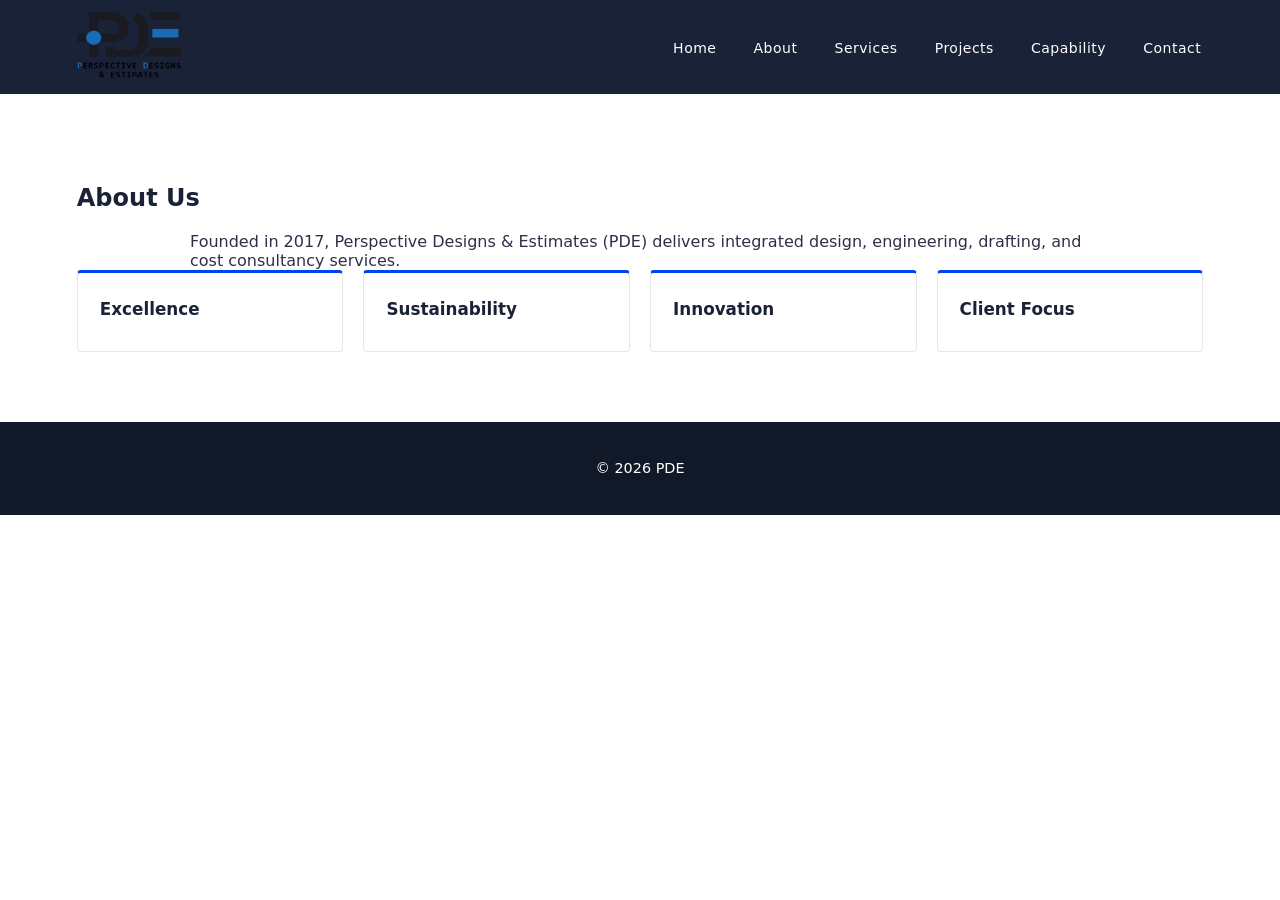
==== about.html @ bc28488f "Add files via upload" ====
<!DOCTYPE html>
<html lang="en">
<head>
<meta charset="UTF-8">
<title>About PDE</title>
<link rel="stylesheet" href="styles.css">
</head>

<body>

<header>
<img src="logo.png" class="logo">
<nav>
<a href="index.html">Home</a>
<a href="about.html">About</a>
<a href="services.html">Services</a>
<a href="projects.html">Projects</a>
<a href="capability.html">Capability</a>
<a href="contact.html">Contact</a>
</nav>
</header>

<section class="section">
<h1>About Us</h1>

<p style="max-width:900px; margin:auto;">
Founded in 2017, Perspective Designs & Estimates (PDE) delivers integrated design,
engineering, drafting, and cost consultancy services.
</p>

<div class="grid">
<div class="card"><h3>Excellence</h3></div>
<div class="card"><h3>Sustainability</h3></div>
<div class="card"><h3>Innovation</h3></div>
<div class="card"><h3>Client Focus</h3></div>
</div>

</section>

<footer>
<p>© 2026 PDE</p>
</footer>

</body>
</html>
---- styles.css ----
:root {
    --dark: #1a2238;
    --accent: #0044ED;
    --accent-soft: #e8efff;
    --gray: #f5f7fa;
    --text: #2c3147;
    --muted: #6b7280;
    --border: #e5e7eb;
}

* { box-sizing: border-box; }

body {
    margin: 0;
    font-family: 'Segoe UI', system-ui, -apple-system, sans-serif;
    color: var(--text);
    background: #fff;
}

h1, h2, h3 { color: var(--dark); }

/* HEADER */
header {
    background: var(--dark);
    padding: 12px 6%;
    display: flex;
    justify-content: space-between;
    align-items: center;
}

.logo {
    height: 70px;
}

nav a {
    color: #fff;
    margin-left: 28px;
    text-decoration: none;
    font-size: 14px;
    letter-spacing: 0.5px;
    padding: 6px 2px;
    border-bottom: 2px solid transparent;
    transition: border-color 0.2s;
}

nav a:hover,
nav a.active {
    border-bottom-color: var(--accent);
}

/* HERO SPLIT */
.hero-split {
    display: grid;
    grid-template-columns: 1fr 1fr;
    gap: 40px;
    align-items: center;
    padding: 60px 6%;
    background: #fff;
}

.hero-text h1 {
    font-size: 2.6rem;
    line-height: 1.15;
    margin: 0 0 18px;
    font-weight: 700;
}

.hero-text .accent { color: var(--accent); }

.hero-text p {
    color: var(--muted);
    font-size: 1.05rem;
    margin: 0 0 28px;
    max-width: 520px;
}

.hero-image img {
    width: 100%;
    height: 360px;
    object-fit: cover;
    border-radius: 6px;
    display: block;
}

/* STATS */
.stats {
    display: grid;
    grid-template-columns: repeat(3, 1fr);
    gap: 30px;
    padding: 30px 6% 60px;
    max-width: 1000px;
    margin: 0 auto;
}

.stat {
    display: flex;
    flex-direction: column;
    align-items: center;
    text-align: center;
    padding: 10px;
}

.stat-icon {
    width: 54px;
    height: 54px;
    border-radius: 50%;
    background: var(--accent-soft);
    color: var(--accent);
    display: flex;
    align-items: center;
    justify-content: center;
    margin-bottom: 12px;
}

.stat-value {
    font-size: 1.8rem;
    font-weight: 700;
    color: var(--dark);
    line-height: 1;
}

.stat-label {
    color: var(--muted);
    font-size: 0.9rem;
    margin-top: 4px;
}

/* SECTIONS */
.section {
    padding: 70px 6%;
}

.section.gray,
.capabilities {
    background: var(--gray);
}

.section-head {
    text-align: center;
    margin-bottom: 36px;
}

.section-head h2 {
    font-size: 1.8rem;
    margin: 0 0 8px;
}

.section-head p {
    color: var(--muted);
    margin: 0;
}

/* GRID */
.grid {
    display: grid;
    grid-template-columns: repeat(auto-fit, minmax(230px, 1fr));
    gap: 20px;
    max-width: 1200px;
    margin: 0 auto;
}

.card {
    background: #fff;
    padding: 26px 22px;
    border: 1px solid var(--border);
    border-top: 3px solid var(--accent);
    border-radius: 4px;
    transition: transform 0.2s, box-shadow 0.2s;
}

.card:hover {
    transform: translateY(-3px);
    box-shadow: 0 10px 24px rgba(26, 34, 56, 0.08);
}

.card-icon {
    width: 44px;
    height: 44px;
    color: var(--accent);
    margin-bottom: 14px;
    display: flex;
    align-items: center;
    justify-content: flex-start;
}

.card h3 {
    margin: 0 0 6px;
    font-size: 1.05rem;
}

.card p {
    margin: 0;
    color: var(--muted);
    font-size: 0.92rem;
}

/* BUTTON */
.btn {
    display: inline-block;
    background: var(--accent);
    color: #fff;
    padding: 12px 22px;
    text-decoration: none;
    border-radius: 3px;
    font-size: 0.9rem;
    letter-spacing: 0.6px;
    text-transform: uppercase;
    font-weight: 600;
    transition: background 0.2s;
}

.btn:hover { background: #0033b8; }

/* FORM */
input, textarea {
    width: 100%;
    padding: 10px;
    margin: 10px 0;
    border: 1px solid var(--border);
    border-radius: 3px;
    font-family: inherit;
    font-size: 0.95rem;
}

textarea { min-height: 120px; }

button[type="submit"] {
    background: var(--accent);
    color: #fff;
    border: none;
    padding: 12px 22px;
    border-radius: 3px;
    cursor: pointer;
    font-weight: 600;
    letter-spacing: 0.5px;
    text-transform: uppercase;
}

/* FOOTER */
footer {
    background: #111827;
    color: #fff;
    text-align: center;
    padding: 24px;
    font-size: 0.9rem;
}

/* RESPONSIVE */
@media (max-width: 860px) {
    header { flex-direction: column; gap: 12px; padding: 16px 6%; }
    nav a { margin: 0 12px; }
    .hero-split { grid-template-columns: 1fr; padding: 40px 6%; }
    .hero-text h1 { font-size: 2rem; }
    .hero-image img { height: 240px; }
    .stats { grid-template-columns: 1fr; gap: 20px; }
}
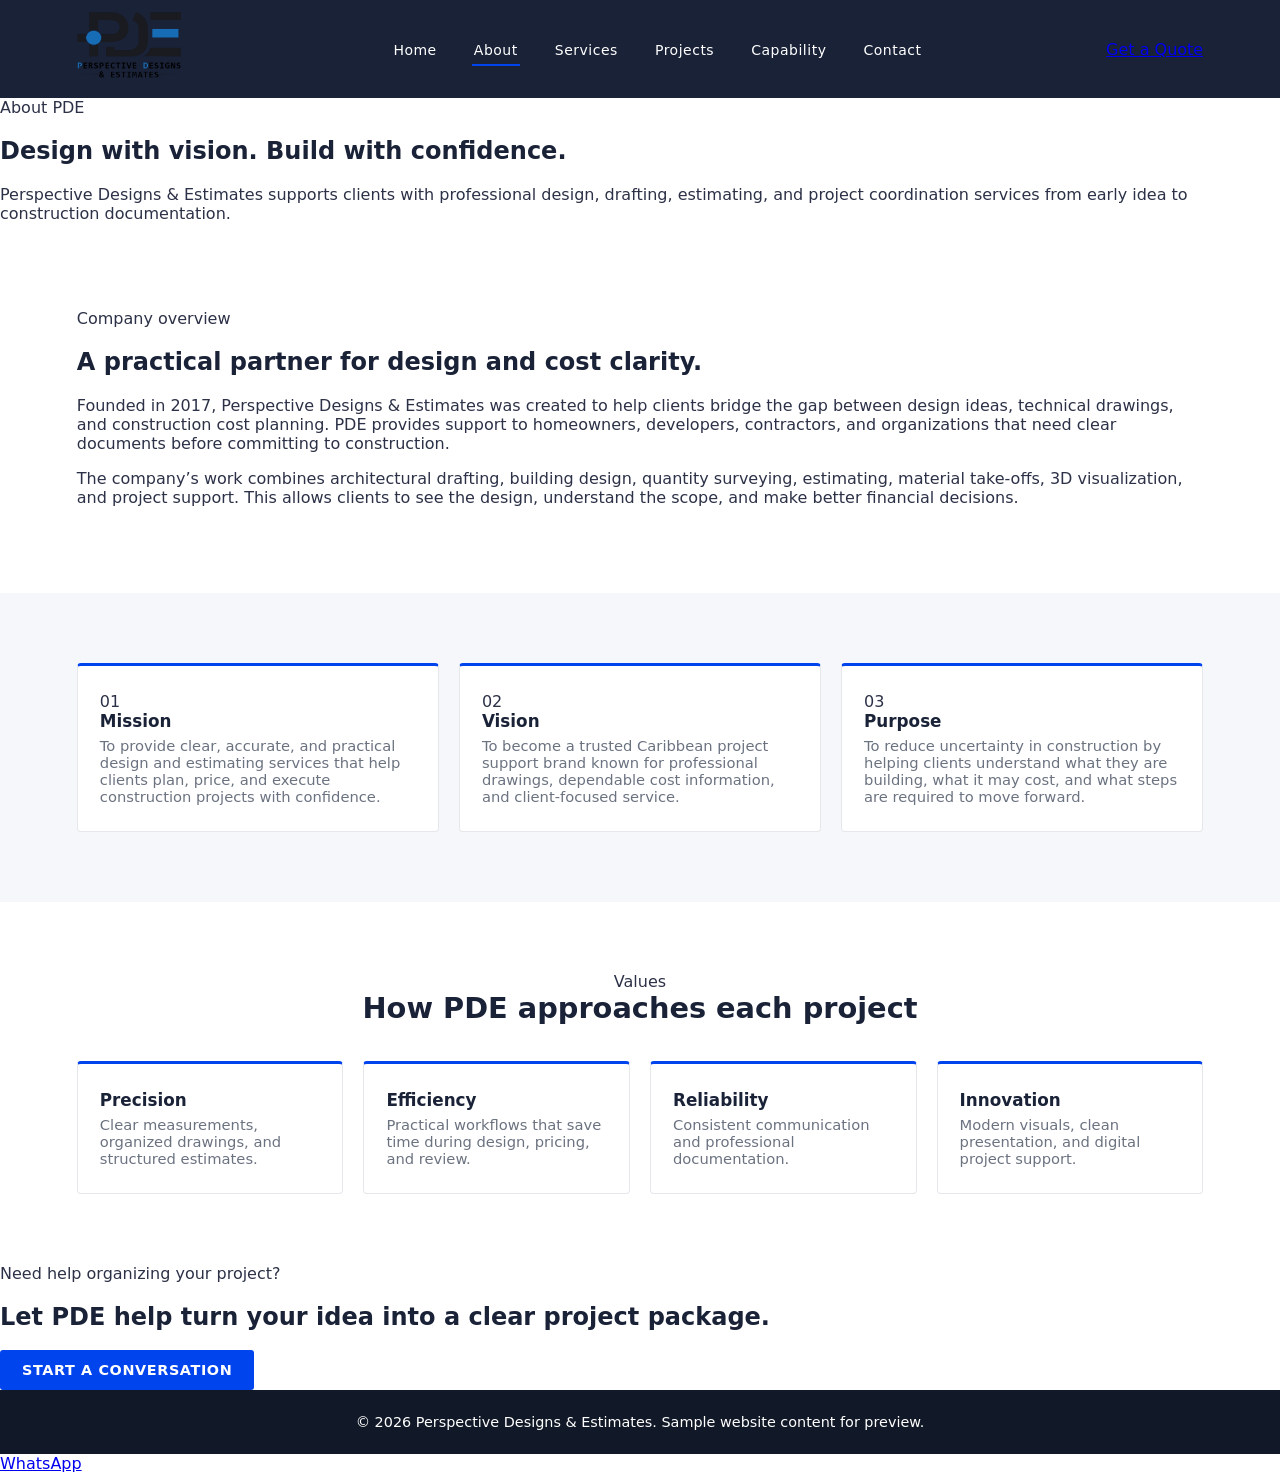
==== commit 18c6d27c: "Fill about page with sample content" ====
--- a/about.html
+++ b/about.html
@@ -1,45 +1,96 @@
 <!DOCTYPE html>
 <html lang="en">
 <head>
-<meta charset="UTF-8">
-<title>About PDE</title>
-<link rel="stylesheet" href="styles.css">
+  <meta charset="UTF-8">
+  <meta name="viewport" content="width=device-width, initial-scale=1.0">
+  <meta name="description" content="Learn about Perspective Designs & Estimates, a Saint Lucia based design, drafting, estimating, and project support company.">
+  <title>About | PDE</title>
+  <link rel="stylesheet" href="styles.css">
 </head>
-
 <body>
 
-<header>
-<img src="logo.png" class="logo">
-<nav>
-<a href="index.html">Home</a>
-<a href="about.html">About</a>
-<a href="services.html">Services</a>
-<a href="projects.html">Projects</a>
-<a href="capability.html">Capability</a>
-<a href="contact.html">Contact</a>
-</nav>
+<header class="site-header">
+  <a href="index.html" class="brand" aria-label="Perspective Designs & Estimates home">
+    <img src="logo.png" class="logo" alt="PDE logo">
+  </a>
+  <nav class="main-nav" aria-label="Main navigation">
+    <a href="index.html">Home</a>
+    <a href="about.html" class="active">About</a>
+    <a href="services.html">Services</a>
+    <a href="projects.html">Projects</a>
+    <a href="capability.html">Capability</a>
+    <a href="contact.html">Contact</a>
+  </nav>
+  <a href="contact.html" class="nav-cta">Get a Quote</a>
 </header>
 
-<section class="section">
-<h1>About Us</h1>
+<main>
+  <section class="page-hero">
+    <span class="eyebrow">About PDE</span>
+    <h1>Design with vision. Build with confidence.</h1>
+    <p>Perspective Designs & Estimates supports clients with professional design, drafting, estimating, and project coordination services from early idea to construction documentation.</p>
+  </section>
 
-<p style="max-width:900px; margin:auto;">
-Founded in 2017, Perspective Designs & Estimates (PDE) delivers integrated design,
-engineering, drafting, and cost consultancy services.
-</p>
+  <section class="section">
+    <div class="two-col">
+      <div>
+        <span class="eyebrow">Company overview</span>
+        <h2>A practical partner for design and cost clarity.</h2>
+      </div>
+      <div>
+        <p>Founded in 2017, Perspective Designs & Estimates was created to help clients bridge the gap between design ideas, technical drawings, and construction cost planning. PDE provides support to homeowners, developers, contractors, and organizations that need clear documents before committing to construction.</p>
+        <p>The company’s work combines architectural drafting, building design, quantity surveying, estimating, material take-offs, 3D visualization, and project support. This allows clients to see the design, understand the scope, and make better financial decisions.</p>
+      </div>
+    </div>
+  </section>
 
-<div class="grid">
-<div class="card"><h3>Excellence</h3></div>
-<div class="card"><h3>Sustainability</h3></div>
-<div class="card"><h3>Innovation</h3></div>
-<div class="card"><h3>Client Focus</h3></div>
-</div>
+  <section class="section gray">
+    <div class="grid three-grid">
+      <article class="card tall-card">
+        <span class="card-number">01</span>
+        <h3>Mission</h3>
+        <p>To provide clear, accurate, and practical design and estimating services that help clients plan, price, and execute construction projects with confidence.</p>
+      </article>
+      <article class="card tall-card">
+        <span class="card-number">02</span>
+        <h3>Vision</h3>
+        <p>To become a trusted Caribbean project support brand known for professional drawings, dependable cost information, and client-focused service.</p>
+      </article>
+      <article class="card tall-card">
+        <span class="card-number">03</span>
+        <h3>Purpose</h3>
+        <p>To reduce uncertainty in construction by helping clients understand what they are building, what it may cost, and what steps are required to move forward.</p>
+      </article>
+    </div>
+  </section>
 
-</section>
+  <section class="section">
+    <div class="section-head">
+      <span class="eyebrow">Values</span>
+      <h2>How PDE approaches each project</h2>
+    </div>
+    <div class="grid value-grid">
+      <article class="card"><h3>Precision</h3><p>Clear measurements, organized drawings, and structured estimates.</p></article>
+      <article class="card"><h3>Efficiency</h3><p>Practical workflows that save time during design, pricing, and review.</p></article>
+      <article class="card"><h3>Reliability</h3><p>Consistent communication and professional documentation.</p></article>
+      <article class="card"><h3>Innovation</h3><p>Modern visuals, clean presentation, and digital project support.</p></article>
+    </div>
+  </section>
 
-<footer>
-<p>© 2026 PDE</p>
+  <section class="cta-band">
+    <div>
+      <span class="eyebrow light">Need help organizing your project?</span>
+      <h2>Let PDE help turn your idea into a clear project package.</h2>
+    </div>
+    <a href="contact.html" class="btn btn-light">Start a Conversation</a>
+  </section>
+</main>
+
+<footer class="site-footer">
+  <div class="footer-bottom">© 2026 Perspective Designs & Estimates. Sample website content for preview.</div>
 </footer>
 
+<a class="whatsapp-float" href="https://wa.me/17584884111" aria-label="Message PDE on WhatsApp">WhatsApp</a>
+
 </body>
-</html>+</html>
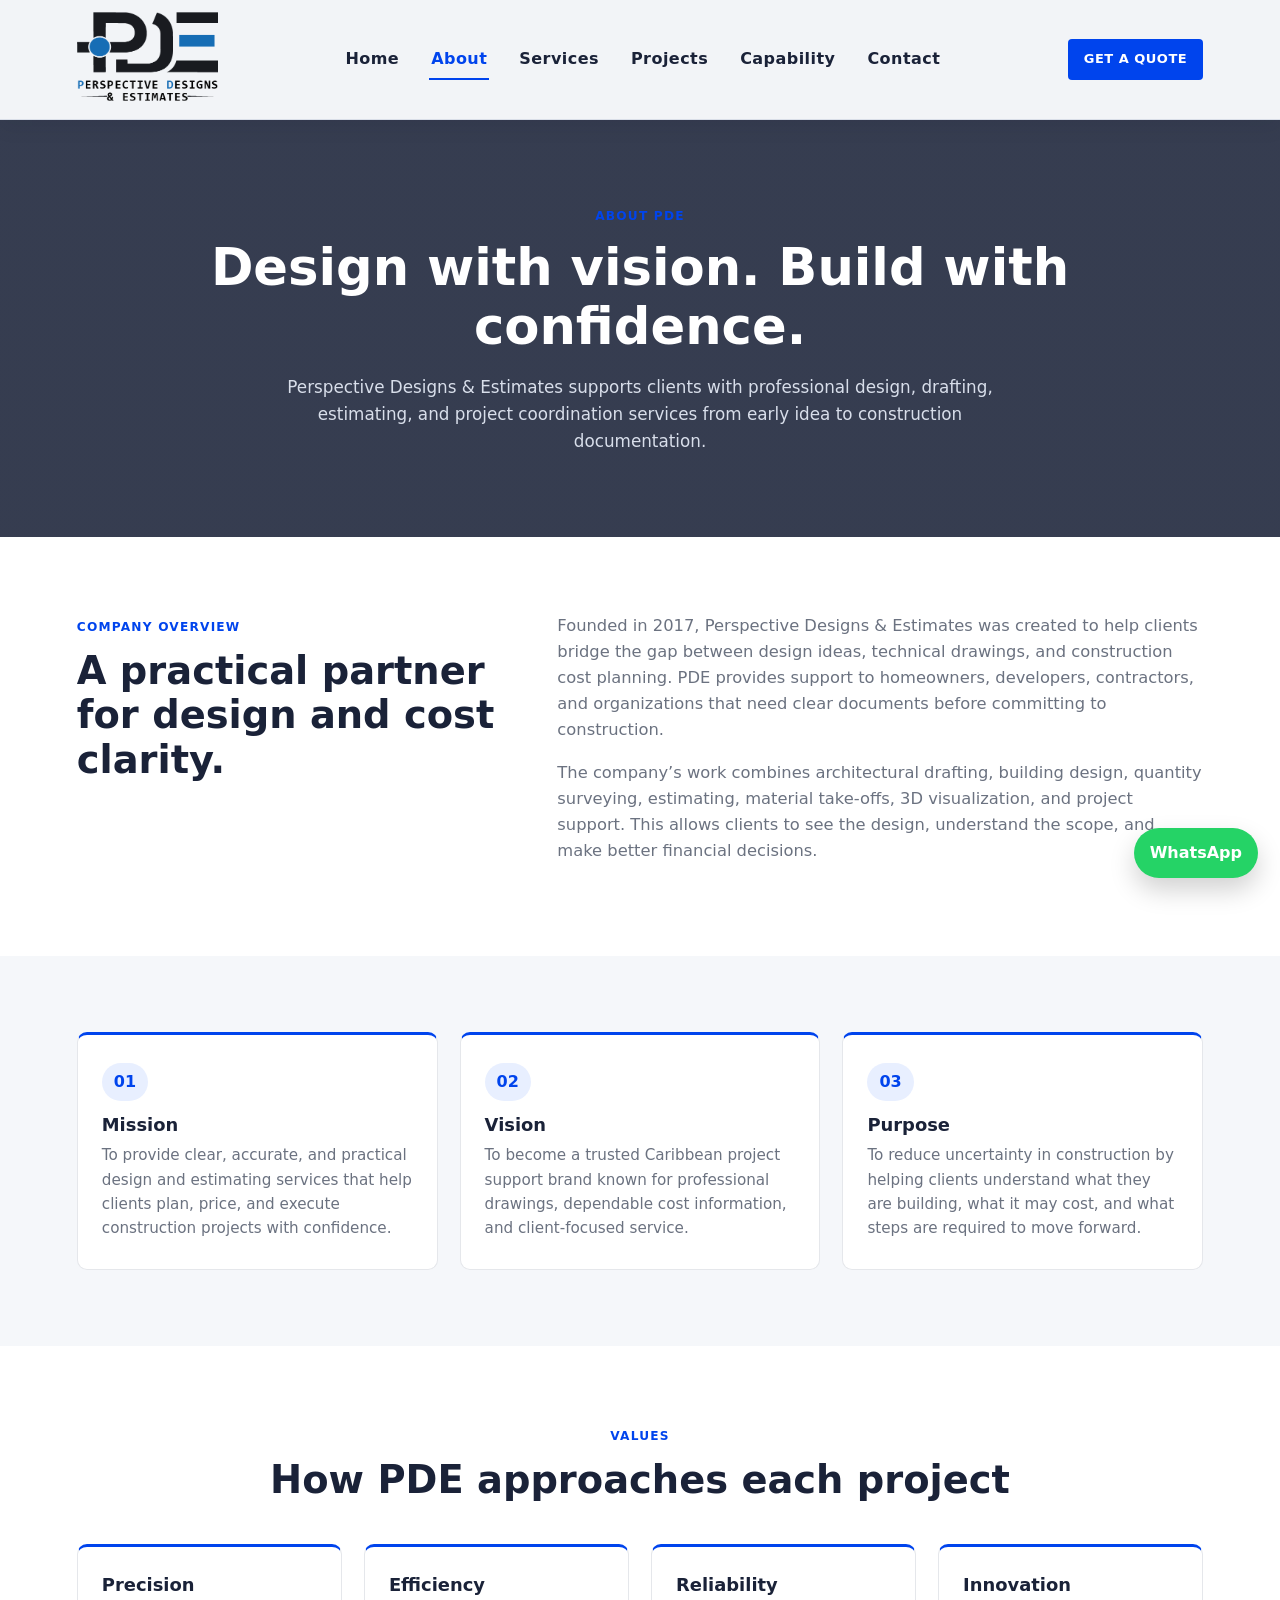
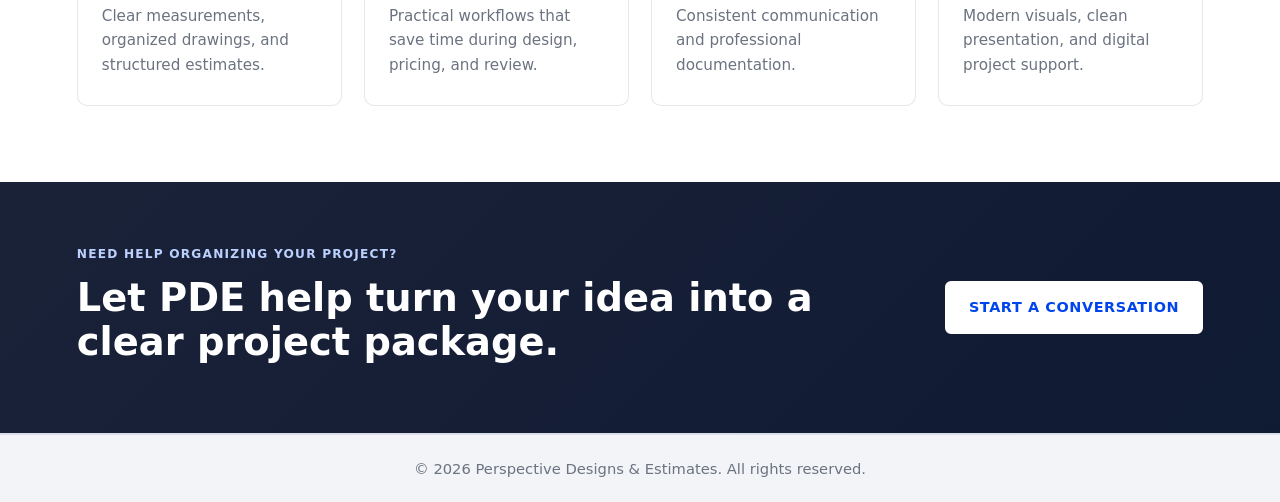
==== commit 72ccf896: "Finalize about page wording" ====
--- a/about.html
+++ b/about.html
@@ -87,7 +87,7 @@
 </main>
 
 <footer class="site-footer">
-  <div class="footer-bottom">© 2026 Perspective Designs & Estimates. Sample website content for preview.</div>
+  <div class="footer-bottom">© 2026 Perspective Designs & Estimates. All rights reserved.</div>
 </footer>
 
 <a class="whatsapp-float" href="https://wa.me/17584884111" aria-label="Message PDE on WhatsApp">WhatsApp</a>
--- a/styles.css
+++ b/styles.css
@@ -1,85 +1,221 @@
 :root {
     --dark: #1a2238;
+    --dark-2: #111827;
     --accent: #0044ED;
+    --accent-dark: #0033b8;
     --accent-soft: #e8efff;
     --gray: #f5f7fa;
     --text: #2c3147;
     --muted: #6b7280;
     --border: #e5e7eb;
+    --white: #ffffff;
+    --shadow: 0 18px 45px rgba(26, 34, 56, 0.10);
 }
 
 * { box-sizing: border-box; }
+
+html { scroll-behavior: smooth; }
 
 body {
     margin: 0;
-    font-family: 'Segoe UI', system-ui, -apple-system, sans-serif;
+    font-family: 'Segoe UI', system-ui, -apple-system, BlinkMacSystemFont, sans-serif;
     color: var(--text);
     background: #fff;
-}
-
-h1, h2, h3 { color: var(--dark); }
+    line-height: 1.6;
+}
+
+img { max-width: 100%; }
+
+a { color: inherit; }
+
+h1, h2, h3, h4 {
+    color: var(--dark);
+    line-height: 1.15;
+}
+
+p { margin-top: 0; }
 
 /* HEADER */
+.site-header,
 header {
-    background: var(--dark);
+    background: #f2f4f7;
     padding: 12px 6%;
     display: flex;
     justify-content: space-between;
     align-items: center;
+    gap: 24px;
+    position: sticky;
+    top: 0;
+    z-index: 50;
+    border-bottom: 1px solid #d9dee8;
+    box-shadow: 0 6px 20px rgba(17, 24, 39, 0.08);
+}
+
+.brand {
+    display: flex;
+    align-items: center;
+    text-decoration: none;
+    flex: 0 0 auto;
 }
 
 .logo {
-    height: 70px;
-}
-
+    height: 95px;
+    display: block;
+}
+
+.main-nav,
+nav {
+    display: flex;
+    align-items: center;
+    justify-content: center;
+    flex-wrap: wrap;
+    gap: 6px 28px;
+}
+
+.main-nav a,
 nav a {
-    color: #fff;
-    margin-left: 28px;
+    color: var(--dark);
     text-decoration: none;
-    font-size: 14px;
-    letter-spacing: 0.5px;
-    padding: 6px 2px;
+    font-size: 16px;
+    font-weight: 700;
+    letter-spacing: 0.45px;
+    padding: 7px 2px;
     border-bottom: 2px solid transparent;
-    transition: border-color 0.2s;
-}
-
+    transition: border-color 0.2s, color 0.2s;
+}
+
+.main-nav a:hover,
+.main-nav a.active,
 nav a:hover,
 nav a.active {
     border-bottom-color: var(--accent);
-}
-
-/* HERO SPLIT */
+    color: var(--accent);
+}
+
+.nav-cta {
+    color: #fff;
+    background: var(--accent);
+    text-decoration: none;
+    padding: 10px 16px;
+    border-radius: 4px;
+    font-size: 13px;
+    font-weight: 700;
+    text-transform: uppercase;
+    letter-spacing: 0.5px;
+    white-space: nowrap;
+}
+
+/* HERO */
 .hero-split {
     display: grid;
-    grid-template-columns: 1fr 1fr;
-    gap: 40px;
-    align-items: center;
-    padding: 60px 6%;
-    background: #fff;
-}
+    grid-template-columns: minmax(0, 1fr) minmax(360px, 0.95fr);
+    gap: 46px;
+    align-items: center;
+    padding: 76px 6% 60px;
+    background:
+        radial-gradient(circle at top left, rgba(0, 68, 237, 0.08), transparent 32%),
+        linear-gradient(180deg, #fff 0%, #f8faff 100%);
+}
+
+.eyebrow {
+    display: inline-block;
+    color: var(--accent);
+    font-weight: 800;
+    text-transform: uppercase;
+    letter-spacing: 1.2px;
+    font-size: 0.76rem;
+    margin-bottom: 12px;
+}
+
+.eyebrow.light { color: #bcd0ff; }
 
 .hero-text h1 {
-    font-size: 2.6rem;
-    line-height: 1.15;
-    margin: 0 0 18px;
-    font-weight: 700;
-}
-
-.hero-text .accent { color: var(--accent); }
+    font-size: clamp(2.15rem, 3.7vw, 3.65rem);
+    line-height: 1.08;
+    margin: 0 0 20px;
+    font-weight: 800;
+    letter-spacing: -1px;
+}
+
+.hero-text .accent,
+.accent { color: var(--accent); }
 
 .hero-text p {
     color: var(--muted);
+    font-size: 1.08rem;
+    margin: 0 0 26px;
+    max-width: 640px;
+}
+
+.button-row {
+    display: flex;
+    flex-wrap: wrap;
+    gap: 12px;
+    align-items: center;
+    margin-bottom: 18px;
+}
+
+.sample-note,
+.form-note {
+    font-size: 0.88rem !important;
+    color: #7a8191 !important;
+    margin-top: 10px !important;
+}
+
+.hero-image img,
+.feature-image img {
+    width: 100%;
+    height: 440px;
+    object-fit: cover;
+    border-radius: 12px;
+    display: block;
+    box-shadow: var(--shadow);
+}
+
+.feature-image {
+    position: relative;
+}
+
+.image-card {
+    position: absolute;
+    left: 24px;
+    bottom: 24px;
+    background: rgba(255,255,255,0.94);
+    padding: 18px 20px;
+    border-radius: 10px;
+    box-shadow: 0 12px 28px rgba(0,0,0,0.12);
+}
+
+.image-card strong,
+.image-card span {
+    display: block;
+}
+
+.image-card strong { color: var(--dark); }
+.image-card span { color: var(--accent); font-weight: 700; }
+
+/* PAGE HERO */
+.page-hero {
+    padding: 82px 6%;
+    text-align: center;
+    background:
+        linear-gradient(rgba(26,34,56,0.88), rgba(26,34,56,0.88)),
+        url('https://images.unsplash.com/photo-1486406146926-c627a92ad1ab?auto=format&fit=crop&w=1600&q=80') center/cover;
+    color: #fff;
+}
+
+.page-hero h1 {
+    color: #fff;
+    max-width: 920px;
+    margin: 0 auto 18px;
+    font-size: clamp(2rem, 4vw, 3.5rem);
+}
+
+.page-hero p {
+    max-width: 760px;
+    margin: 0 auto;
+    color: #d8deea;
     font-size: 1.05rem;
-    margin: 0 0 28px;
-    max-width: 520px;
-}
-
-.hero-image img {
-    width: 100%;
-    height: 360px;
-    object-fit: cover;
-    border-radius: 6px;
-    display: block;
 }
 
 /* STATS */
@@ -87,8 +223,8 @@
     display: grid;
     grid-template-columns: repeat(3, 1fr);
     gap: 30px;
-    padding: 30px 6% 60px;
-    max-width: 1000px;
+    padding: 34px 6% 64px;
+    max-width: 1100px;
     margin: 0 auto;
 }
 
@@ -97,7 +233,11 @@
     flex-direction: column;
     align-items: center;
     text-align: center;
-    padding: 10px;
+    padding: 24px;
+    background: #fff;
+    border: 1px solid var(--border);
+    border-radius: 12px;
+    box-shadow: 0 10px 28px rgba(26, 34, 56, 0.06);
 }
 
 .stat-icon {
@@ -110,24 +250,29 @@
     align-items: center;
     justify-content: center;
     margin-bottom: 12px;
+    font-weight: 800;
 }
 
 .stat-value {
-    font-size: 1.8rem;
-    font-weight: 700;
+    font-size: 2rem;
+    font-weight: 800;
     color: var(--dark);
     line-height: 1;
 }
 
 .stat-label {
     color: var(--muted);
-    font-size: 0.9rem;
-    margin-top: 4px;
+    font-size: 0.92rem;
+    margin-top: 6px;
+}
+
+.capability-stats {
+    padding: 0;
 }
 
 /* SECTIONS */
 .section {
-    padding: 70px 6%;
+    padding: 76px 6%;
 }
 
 .section.gray,
@@ -137,12 +282,13 @@
 
 .section-head {
     text-align: center;
-    margin-bottom: 36px;
+    margin: 0 auto 42px;
+    max-width: 760px;
 }
 
 .section-head h2 {
-    font-size: 1.8rem;
-    margin: 0 0 8px;
+    font-size: clamp(1.8rem, 3vw, 2.6rem);
+    margin: 0 0 10px;
 }
 
 .section-head p {
@@ -150,107 +296,534 @@
     margin: 0;
 }
 
-/* GRID */
+.two-col {
+    display: grid;
+    grid-template-columns: minmax(260px, 0.8fr) minmax(0, 1.2fr);
+    gap: 50px;
+    max-width: 1150px;
+    margin: 0 auto;
+    align-items: start;
+}
+
+.two-col h2 {
+    font-size: clamp(1.8rem, 3vw, 2.8rem);
+    margin: 0;
+}
+
+.two-col p {
+    color: var(--muted);
+    font-size: 1.02rem;
+}
+
+/* GRID / CARDS */
 .grid {
     display: grid;
     grid-template-columns: repeat(auto-fit, minmax(230px, 1fr));
-    gap: 20px;
+    gap: 22px;
     max-width: 1200px;
     margin: 0 auto;
+}
+
+.three-grid {
+    grid-template-columns: repeat(3, 1fr);
+}
+
+.value-grid {
+    grid-template-columns: repeat(auto-fit, minmax(240px, 1fr));
 }
 
 .card {
     background: #fff;
-    padding: 26px 22px;
+    padding: 28px 24px;
     border: 1px solid var(--border);
     border-top: 3px solid var(--accent);
-    border-radius: 4px;
+    border-radius: 10px;
     transition: transform 0.2s, box-shadow 0.2s;
 }
 
 .card:hover {
-    transform: translateY(-3px);
-    box-shadow: 0 10px 24px rgba(26, 34, 56, 0.08);
+    transform: translateY(-4px);
+    box-shadow: var(--shadow);
 }
 
 .card-icon {
+    width: 50px;
+    height: 50px;
+    border-radius: 12px;
+    color: var(--accent);
+    background: var(--accent-soft);
+    margin-bottom: 16px;
+    display: flex;
+    align-items: center;
+    justify-content: center;
+    font-weight: 800;
+}
+
+.card h3 {
+    margin: 0 0 8px;
+    font-size: 1.12rem;
+}
+
+.card p {
+    margin: 0;
+    color: var(--muted);
+    font-size: 0.95rem;
+}
+
+.tall-card { min-height: 220px; }
+
+.card-number {
+    display: inline-flex;
+    color: var(--accent);
+    background: var(--accent-soft);
+    font-weight: 800;
+    border-radius: 999px;
+    padding: 6px 12px;
+    margin-bottom: 14px;
+}
+
+.clean-list,
+.card ul,
+.service-detail ul,
+.project-card ul {
+    color: var(--muted);
+    padding-left: 20px;
+    margin-bottom: 0;
+}
+
+/* PROCESS */
+.process-grid {
+    max-width: 1200px;
+    margin: 0 auto;
+    display: grid;
+    grid-template-columns: repeat(4, 1fr);
+    gap: 22px;
+}
+
+.process-step {
+    padding: 28px 22px;
+    background: #fff;
+    border-radius: 12px;
+    border: 1px solid var(--border);
+    position: relative;
+    overflow: hidden;
+}
+
+.process-step span {
+    display: inline-flex;
     width: 44px;
     height: 44px;
+    align-items: center;
+    justify-content: center;
+    background: var(--dark);
+    color: #fff;
+    border-radius: 50%;
+    font-weight: 800;
+    margin-bottom: 18px;
+}
+
+.process-step h3 { margin: 0 0 8px; }
+.process-step p { color: var(--muted); margin: 0; }
+
+/* PROJECTS */
+.project-grid {
+    max-width: 1200px;
+    margin: 0 auto;
+    display: grid;
+    grid-template-columns: repeat(3, 1fr);
+    gap: 24px;
+}
+
+.full-projects {
+    grid-template-columns: repeat(3, 1fr);
+}
+
+.project-card {
+    background: #fff;
+    border-radius: 14px;
+    overflow: hidden;
+    border: 1px solid var(--border);
+    box-shadow: 0 10px 26px rgba(26, 34, 56, 0.07);
+    transition: transform 0.2s, box-shadow 0.2s;
+}
+
+.project-card:hover {
+    transform: translateY(-4px);
+    box-shadow: var(--shadow);
+}
+
+.project-card img {
+    width: 100%;
+    height: 220px;
+    object-fit: cover;
+    display: block;
+}
+
+.project-content {
+    padding: 24px;
+}
+
+.project-content h3 {
+    margin: 8px 0 8px;
+}
+
+.project-content p {
+    color: var(--muted);
+    margin-bottom: 12px;
+}
+
+.tag {
+    display: inline-flex;
     color: var(--accent);
-    margin-bottom: 14px;
-    display: flex;
-    align-items: center;
-    justify-content: flex-start;
-}
-
-.card h3 {
-    margin: 0 0 6px;
-    font-size: 1.05rem;
-}
-
-.card p {
+    background: var(--accent-soft);
+    padding: 5px 10px;
+    border-radius: 999px;
+    font-size: 0.75rem;
+    font-weight: 800;
+    text-transform: uppercase;
+    letter-spacing: 0.5px;
+}
+
+.center-actions {
+    text-align: center;
+    margin-top: 32px;
+}
+
+/* TESTIMONIALS */
+.testimonial-grid {
+    max-width: 1120px;
+    margin: 0 auto;
+    display: grid;
+    grid-template-columns: repeat(3, 1fr);
+    gap: 24px;
+}
+
+.testimonial {
+    background: #fff;
+    border: 1px solid var(--border);
+    border-radius: 14px;
+    padding: 28px;
+    box-shadow: 0 10px 26px rgba(26,34,56,0.06);
+}
+
+.testimonial p {
+    color: var(--text);
+    font-size: 1.02rem;
+    margin-bottom: 22px;
+}
+
+.testimonial h4 {
+    margin: 0 0 4px;
+}
+
+.testimonial span {
+    color: var(--muted);
+    font-size: 0.9rem;
+}
+
+/* SERVICES */
+.service-list {
+    max-width: 1150px;
+    margin: 0 auto;
+    display: grid;
+    gap: 22px;
+}
+
+.service-detail {
+    display: grid;
+    grid-template-columns: minmax(230px, 0.6fr) minmax(0, 1fr) minmax(220px, 0.6fr);
+    gap: 30px;
+    background: #fff;
+    border: 1px solid var(--border);
+    border-radius: 14px;
+    padding: 28px;
+    box-shadow: 0 10px 26px rgba(26, 34, 56, 0.05);
+}
+
+.service-detail h2 {
     margin: 0;
-    color: var(--muted);
+    font-size: 1.35rem;
+}
+
+.service-detail p {
+    color: var(--muted);
+    margin: 0;
+}
+
+/* CONTACT */
+.contact-grid {
+    max-width: 1150px;
+    margin: 0 auto;
+    display: grid;
+    grid-template-columns: 0.9fr 1.1fr;
+    gap: 40px;
+    align-items: start;
+}
+
+.contact-info h2 {
+    font-size: 2.2rem;
+    margin: 0 0 16px;
+}
+
+.contact-info p { color: var(--muted); }
+
+.info-card {
+    display: grid;
+    gap: 3px;
+    padding: 16px 0;
+    border-bottom: 1px solid var(--border);
+}
+
+.info-card strong { color: var(--dark); }
+.info-card span { color: var(--muted); }
+
+.contact-form {
+    background: var(--gray);
+    padding: 30px;
+    border-radius: 14px;
+    border: 1px solid var(--border);
+}
+
+.contact-form label {
+    display: block;
+    font-weight: 700;
+    color: var(--dark);
     font-size: 0.92rem;
-}
-
-/* BUTTON */
+    margin-top: 12px;
+}
+
+input,
+textarea,
+select {
+    width: 100%;
+    padding: 12px 13px;
+    margin: 7px 0 8px;
+    border: 1px solid var(--border);
+    border-radius: 6px;
+    font-family: inherit;
+    font-size: 0.95rem;
+    background: #fff;
+    color: var(--text);
+}
+
+textarea { min-height: 140px; resize: vertical; }
+
+button[type="submit"] {
+    background: var(--accent);
+    color: #fff;
+    border: none;
+    padding: 13px 22px;
+    border-radius: 6px;
+    cursor: pointer;
+    font-weight: 800;
+    letter-spacing: 0.5px;
+    text-transform: uppercase;
+    margin-top: 10px;
+}
+
+button[type="submit"]:hover { background: var(--accent-dark); }
+
+/* BUTTONS */
 .btn {
     display: inline-block;
     background: var(--accent);
     color: #fff;
-    padding: 12px 22px;
+    padding: 13px 22px;
     text-decoration: none;
-    border-radius: 3px;
+    border-radius: 6px;
     font-size: 0.9rem;
     letter-spacing: 0.6px;
     text-transform: uppercase;
-    font-weight: 600;
-    transition: background 0.2s;
-}
-
-.btn:hover { background: #0033b8; }
-
-/* FORM */
-input, textarea {
-    width: 100%;
-    padding: 10px;
-    margin: 10px 0;
-    border: 1px solid var(--border);
-    border-radius: 3px;
-    font-family: inherit;
-    font-size: 0.95rem;
-}
-
-textarea { min-height: 120px; }
-
-button[type="submit"] {
+    font-weight: 800;
+    transition: background 0.2s, color 0.2s, border-color 0.2s;
+    border: 2px solid var(--accent);
+}
+
+.btn:hover { background: var(--accent-dark); border-color: var(--accent-dark); }
+
+.btn-outline {
+    background: transparent;
+    color: var(--accent);
+}
+
+.btn-outline:hover {
     background: var(--accent);
     color: #fff;
-    border: none;
-    padding: 12px 22px;
-    border-radius: 3px;
-    cursor: pointer;
-    font-weight: 600;
-    letter-spacing: 0.5px;
-    text-transform: uppercase;
+    border-color: var(--accent);
+}
+
+.btn-light {
+    background: #fff;
+    color: var(--accent);
+    border-color: #fff;
+}
+
+.btn-light:hover {
+    background: #dbe6ff;
+    color: var(--accent-dark);
+    border-color: #dbe6ff;
+}
+
+/* CTA */
+.cta-band {
+    display: flex;
+    justify-content: space-between;
+    align-items: center;
+    gap: 30px;
+    padding: 58px 6%;
+    background: linear-gradient(135deg, var(--dark), #0f1a33);
+    color: #fff;
+}
+
+.cta-band h2 {
+    color: #fff;
+    font-size: clamp(1.7rem, 3vw, 2.5rem);
+    margin: 0 0 10px;
+    max-width: 800px;
+}
+
+.cta-band p {
+    color: #d8deea;
+    margin: 0;
+    max-width: 760px;
 }
 
 /* FOOTER */
+.site-footer,
 footer {
-    background: #111827;
-    color: #fff;
+    background: #f2f4f7;
+    color: var(--text);
+    padding: 0;
+    font-size: 0.92rem;
+    border-top: 1px solid #d9dee8;
+}
+
+.footer-grid {
+    display: grid;
+    grid-template-columns: 1.4fr 0.8fr 1fr;
+    gap: 34px;
+    padding: 46px 6%;
+    max-width: 1250px;
+    margin: 0 auto;
+}
+
+.footer-logo { height: 58px; margin-bottom: 14px; }
+
+.footer-grid p { color: var(--muted); margin-bottom: 8px; }
+
+.footer-grid h4 {
+    color: var(--dark);
+    margin: 0 0 14px;
+}
+
+.footer-grid a {
+    display: block;
+    color: var(--text);
+    text-decoration: none;
+    margin-bottom: 8px;
+}
+
+.footer-grid a:hover { color: var(--accent); }
+
+.footer-bottom {
     text-align: center;
-    padding: 24px;
-    font-size: 0.9rem;
+    padding: 22px 6%;
+    border-top: 1px solid #d9dee8;
+    color: var(--muted);
+}
+
+.whatsapp-float {
+    position: fixed;
+    right: 22px;
+    bottom: 22px;
+    background: #25D366;
+    color: #fff;
+    text-decoration: none;
+    padding: 12px 16px;
+    border-radius: 999px;
+    font-weight: 800;
+    box-shadow: 0 12px 26px rgba(0,0,0,0.18);
+    z-index: 60;
 }
 
 /* RESPONSIVE */
-@media (max-width: 860px) {
-    header { flex-direction: column; gap: 12px; padding: 16px 6%; }
-    nav a { margin: 0 12px; }
-    .hero-split { grid-template-columns: 1fr; padding: 40px 6%; }
-    .hero-text h1 { font-size: 2rem; }
-    .hero-image img { height: 240px; }
-    .stats { grid-template-columns: 1fr; gap: 20px; }
-}
+@media (max-width: 1000px) {
+    .site-header,
+    header {
+        flex-direction: column;
+        align-items: center;
+        gap: 12px;
+    }
+
+    .nav-cta { display: none; }
+
+    .hero-split,
+    .two-col,
+    .contact-grid {
+        grid-template-columns: 1fr;
+    }
+
+    .project-grid,
+    .full-projects,
+    .testimonial-grid,
+    .process-grid,
+    .three-grid,
+    .footer-grid {
+        grid-template-columns: 1fr 1fr;
+    }
+
+    .service-detail {
+        grid-template-columns: 1fr;
+    }
+}
+
+@media (max-width: 700px) {
+    .site-header,
+    header {
+        position: static;
+        padding: 16px 5%;
+    }
+
+    .logo { height: 78px; }
+
+    .main-nav,
+    nav {
+        gap: 4px 14px;
+    }
+
+    .main-nav a,
+    nav a {
+        font-size: 15px;
+    }
+
+    .hero-split,
+    .section,
+    .page-hero,
+    .cta-band {
+        padding-left: 5%;
+        padding-right: 5%;
+    }
+
+    .hero-split { padding-top: 46px; }
+    .hero-image img, .feature-image img { height: 260px; }
+    .image-card { position: static; margin-top: 12px; }
+
+    .stats,
+    .project-grid,
+    .full-projects,
+    .testimonial-grid,
+    .process-grid,
+    .three-grid,
+    .footer-grid,
+    .capability-stats {
+        grid-template-columns: 1fr;
+    }
+
+    .cta-band {
+        flex-direction: column;
+        align-items: flex-start;
+    }
+
+    .contact-form { padding: 22px; }
+    .whatsapp-float { right: 14px; bottom: 14px; }
+}
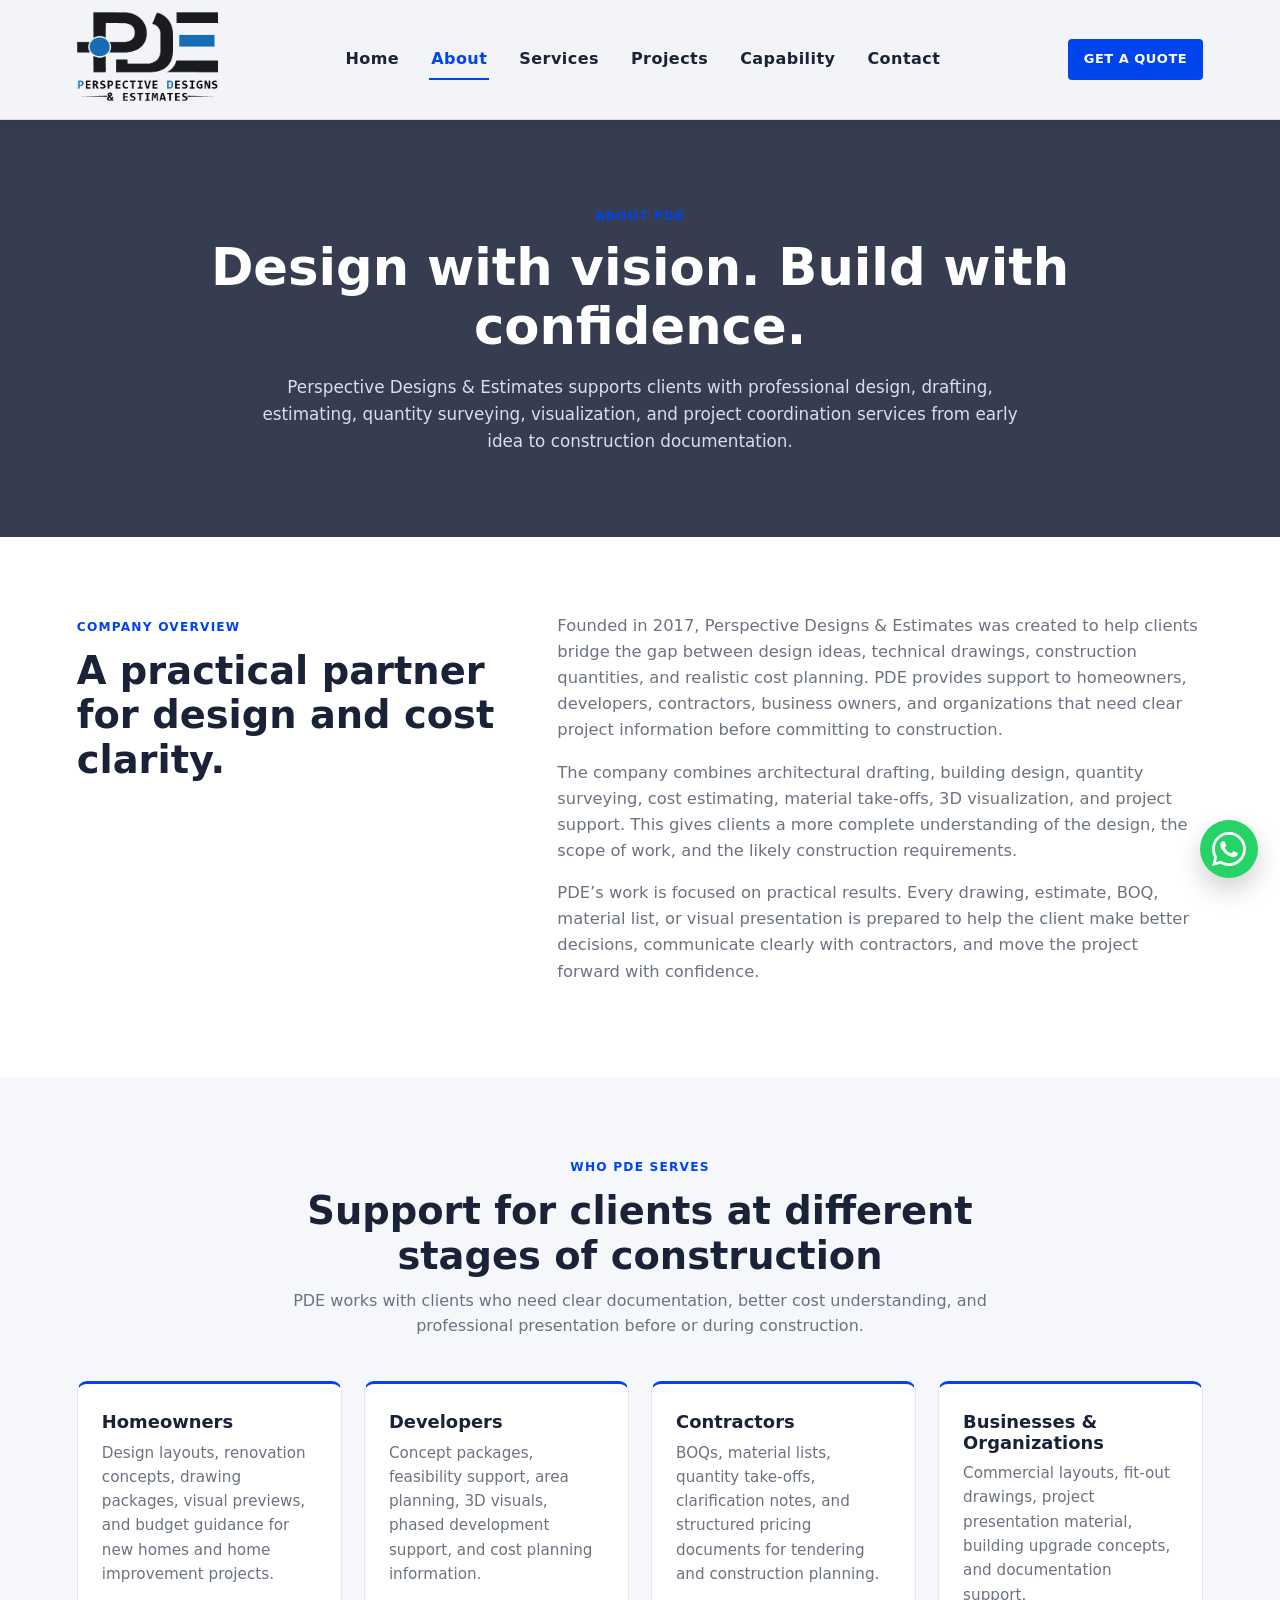
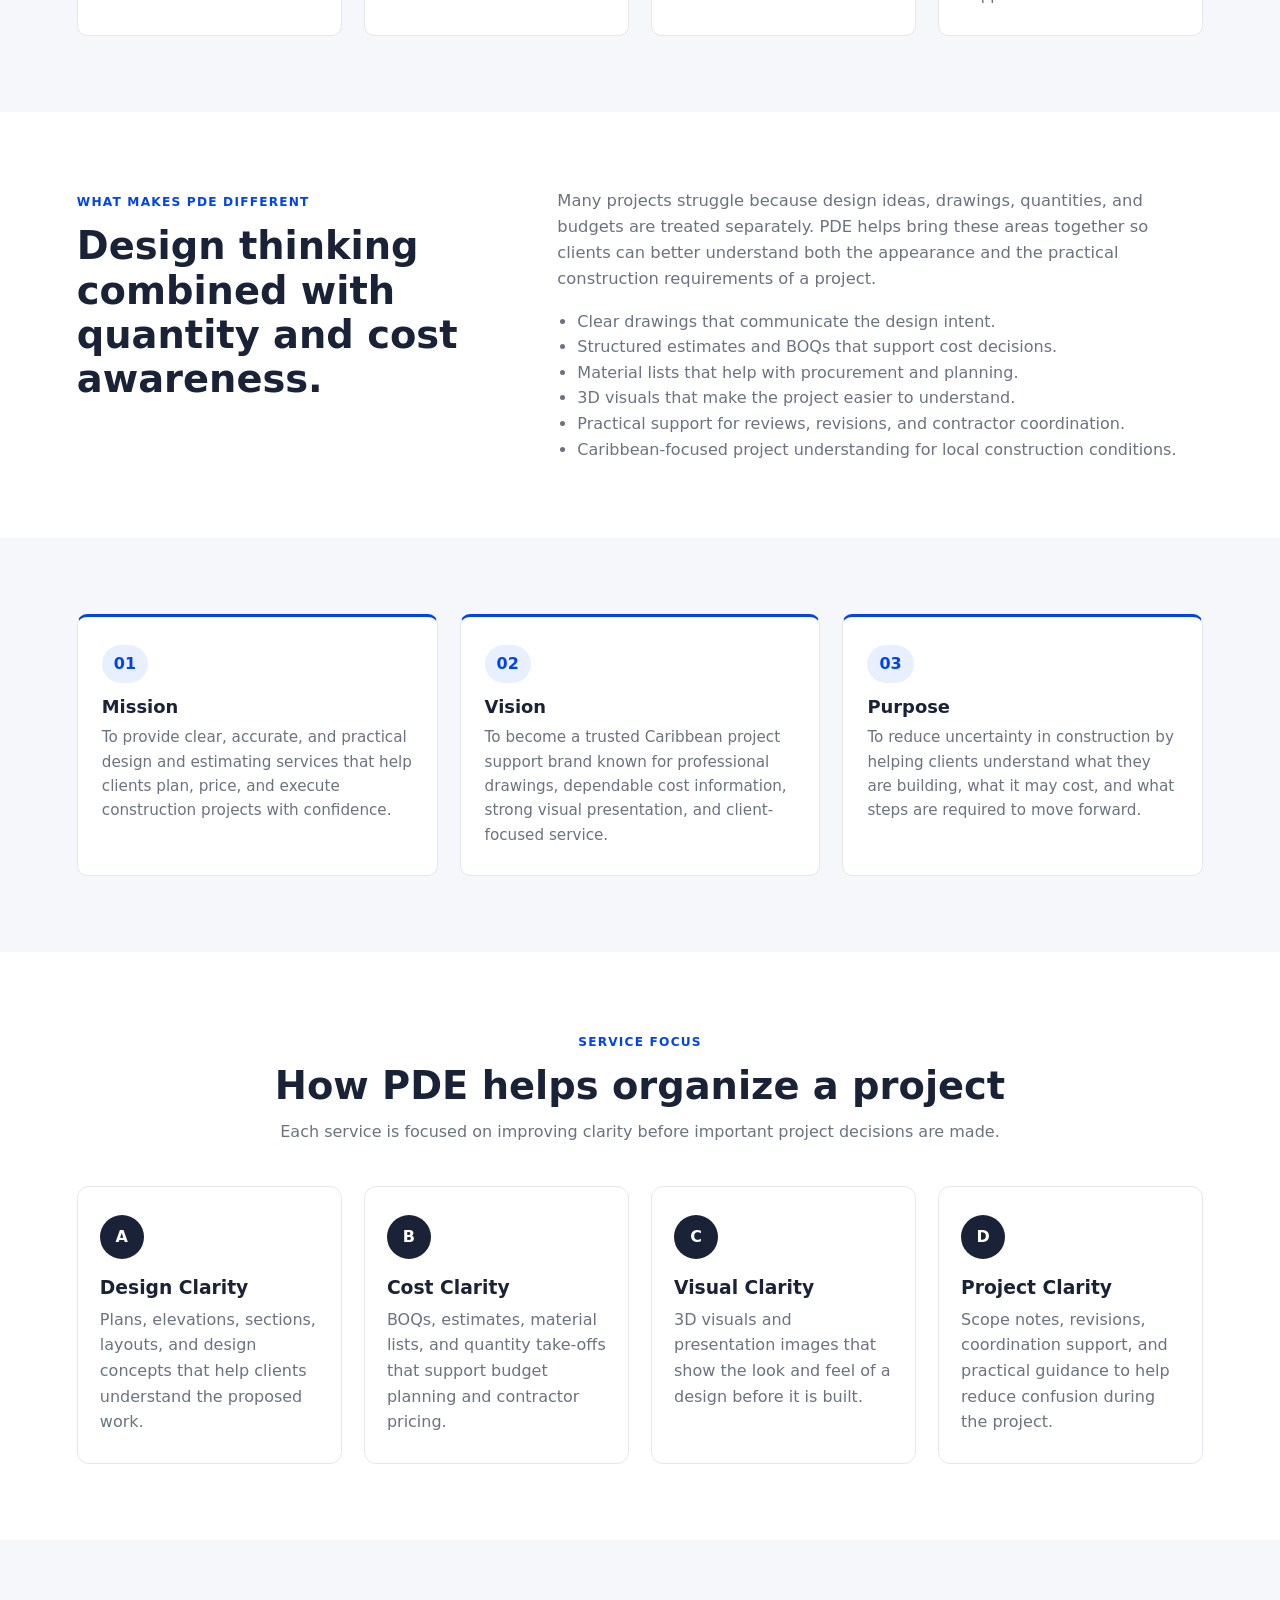
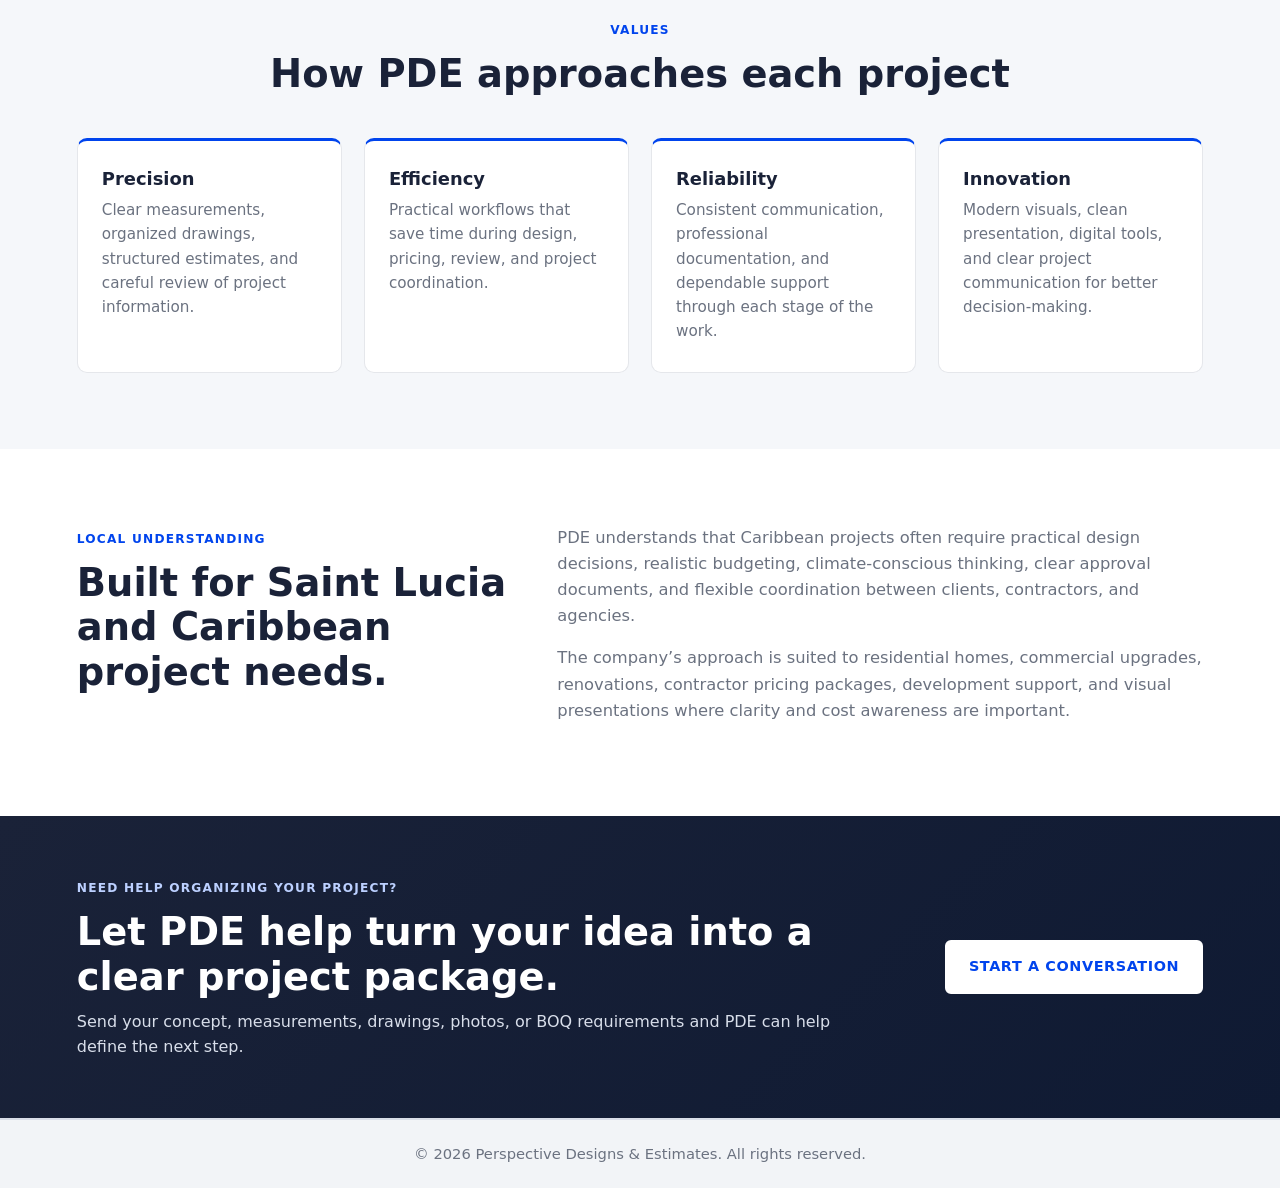
==== commit 4517fd2e: "Expand about page content" ====
--- a/about.html
+++ b/about.html
@@ -3,7 +3,7 @@
 <head>
   <meta charset="UTF-8">
   <meta name="viewport" content="width=device-width, initial-scale=1.0">
-  <meta name="description" content="Learn about Perspective Designs & Estimates, a Saint Lucia based design, drafting, estimating, and project support company.">
+  <meta name="description" content="Learn about Perspective Designs & Estimates, a Saint Lucia based design, drafting, estimating, quantity surveying, visualization, and project support company.">
   <title>About | PDE</title>
   <link rel="stylesheet" href="styles.css">
 </head>
@@ -28,7 +28,7 @@
   <section class="page-hero">
     <span class="eyebrow">About PDE</span>
     <h1>Design with vision. Build with confidence.</h1>
-    <p>Perspective Designs & Estimates supports clients with professional design, drafting, estimating, and project coordination services from early idea to construction documentation.</p>
+    <p>Perspective Designs & Estimates supports clients with professional design, drafting, estimating, quantity surveying, visualization, and project coordination services from early idea to construction documentation.</p>
   </section>
 
   <section class="section">
@@ -38,8 +38,55 @@
         <h2>A practical partner for design and cost clarity.</h2>
       </div>
       <div>
-        <p>Founded in 2017, Perspective Designs & Estimates was created to help clients bridge the gap between design ideas, technical drawings, and construction cost planning. PDE provides support to homeowners, developers, contractors, and organizations that need clear documents before committing to construction.</p>
-        <p>The company’s work combines architectural drafting, building design, quantity surveying, estimating, material take-offs, 3D visualization, and project support. This allows clients to see the design, understand the scope, and make better financial decisions.</p>
+        <p>Founded in 2017, Perspective Designs & Estimates was created to help clients bridge the gap between design ideas, technical drawings, construction quantities, and realistic cost planning. PDE provides support to homeowners, developers, contractors, business owners, and organizations that need clear project information before committing to construction.</p>
+        <p>The company combines architectural drafting, building design, quantity surveying, cost estimating, material take-offs, 3D visualization, and project support. This gives clients a more complete understanding of the design, the scope of work, and the likely construction requirements.</p>
+        <p>PDE’s work is focused on practical results. Every drawing, estimate, BOQ, material list, or visual presentation is prepared to help the client make better decisions, communicate clearly with contractors, and move the project forward with confidence.</p>
+      </div>
+    </div>
+  </section>
+
+  <section class="section gray">
+    <div class="section-head">
+      <span class="eyebrow">Who PDE serves</span>
+      <h2>Support for clients at different stages of construction</h2>
+      <p>PDE works with clients who need clear documentation, better cost understanding, and professional presentation before or during construction.</p>
+    </div>
+    <div class="grid value-grid">
+      <article class="card">
+        <h3>Homeowners</h3>
+        <p>Design layouts, renovation concepts, drawing packages, visual previews, and budget guidance for new homes and home improvement projects.</p>
+      </article>
+      <article class="card">
+        <h3>Developers</h3>
+        <p>Concept packages, feasibility support, area planning, 3D visuals, phased development support, and cost planning information.</p>
+      </article>
+      <article class="card">
+        <h3>Contractors</h3>
+        <p>BOQs, material lists, quantity take-offs, clarification notes, and structured pricing documents for tendering and construction planning.</p>
+      </article>
+      <article class="card">
+        <h3>Businesses & Organizations</h3>
+        <p>Commercial layouts, fit-out drawings, project presentation material, building upgrade concepts, and documentation support.</p>
+      </article>
+    </div>
+  </section>
+
+  <section class="section">
+    <div class="two-col">
+      <div>
+        <span class="eyebrow">What makes PDE different</span>
+        <h2>Design thinking combined with quantity and cost awareness.</h2>
+      </div>
+      <div>
+        <p>Many projects struggle because design ideas, drawings, quantities, and budgets are treated separately. PDE helps bring these areas together so clients can better understand both the appearance and the practical construction requirements of a project.</p>
+        <ul class="clean-list">
+          <li>Clear drawings that communicate the design intent.</li>
+          <li>Structured estimates and BOQs that support cost decisions.</li>
+          <li>Material lists that help with procurement and planning.</li>
+          <li>3D visuals that make the project easier to understand.</li>
+          <li>Practical support for reviews, revisions, and contractor coordination.</li>
+          <li>Caribbean-focused project understanding for local construction conditions.</li>
+        </ul>
       </div>
     </div>
   </section>
@@ -54,7 +101,7 @@
       <article class="card tall-card">
         <span class="card-number">02</span>
         <h3>Vision</h3>
-        <p>To become a trusted Caribbean project support brand known for professional drawings, dependable cost information, and client-focused service.</p>
+        <p>To become a trusted Caribbean project support brand known for professional drawings, dependable cost information, strong visual presentation, and client-focused service.</p>
       </article>
       <article class="card tall-card">
         <span class="card-number">03</span>
@@ -66,14 +113,57 @@
 
   <section class="section">
     <div class="section-head">
+      <span class="eyebrow">Service focus</span>
+      <h2>How PDE helps organize a project</h2>
+      <p>Each service is focused on improving clarity before important project decisions are made.</p>
+    </div>
+    <div class="process-grid">
+      <div class="process-step">
+        <span>A</span>
+        <h3>Design Clarity</h3>
+        <p>Plans, elevations, sections, layouts, and design concepts that help clients understand the proposed work.</p>
+      </div>
+      <div class="process-step">
+        <span>B</span>
+        <h3>Cost Clarity</h3>
+        <p>BOQs, estimates, material lists, and quantity take-offs that support budget planning and contractor pricing.</p>
+      </div>
+      <div class="process-step">
+        <span>C</span>
+        <h3>Visual Clarity</h3>
+        <p>3D visuals and presentation images that show the look and feel of a design before it is built.</p>
+      </div>
+      <div class="process-step">
+        <span>D</span>
+        <h3>Project Clarity</h3>
+        <p>Scope notes, revisions, coordination support, and practical guidance to help reduce confusion during the project.</p>
+      </div>
+    </div>
+  </section>
+
+  <section class="section gray">
+    <div class="section-head">
       <span class="eyebrow">Values</span>
       <h2>How PDE approaches each project</h2>
     </div>
     <div class="grid value-grid">
-      <article class="card"><h3>Precision</h3><p>Clear measurements, organized drawings, and structured estimates.</p></article>
-      <article class="card"><h3>Efficiency</h3><p>Practical workflows that save time during design, pricing, and review.</p></article>
-      <article class="card"><h3>Reliability</h3><p>Consistent communication and professional documentation.</p></article>
-      <article class="card"><h3>Innovation</h3><p>Modern visuals, clean presentation, and digital project support.</p></article>
+      <article class="card"><h3>Precision</h3><p>Clear measurements, organized drawings, structured estimates, and careful review of project information.</p></article>
+      <article class="card"><h3>Efficiency</h3><p>Practical workflows that save time during design, pricing, review, and project coordination.</p></article>
+      <article class="card"><h3>Reliability</h3><p>Consistent communication, professional documentation, and dependable support through each stage of the work.</p></article>
+      <article class="card"><h3>Innovation</h3><p>Modern visuals, clean presentation, digital tools, and clear project communication for better decision-making.</p></article>
+    </div>
+  </section>
+
+  <section class="section">
+    <div class="two-col">
+      <div>
+        <span class="eyebrow">Local understanding</span>
+        <h2>Built for Saint Lucia and Caribbean project needs.</h2>
+      </div>
+      <div>
+        <p>PDE understands that Caribbean projects often require practical design decisions, realistic budgeting, climate-conscious thinking, clear approval documents, and flexible coordination between clients, contractors, and agencies.</p>
+        <p>The company’s approach is suited to residential homes, commercial upgrades, renovations, contractor pricing packages, development support, and visual presentations where clarity and cost awareness are important.</p>
+      </div>
     </div>
   </section>
 
@@ -81,6 +171,7 @@
     <div>
       <span class="eyebrow light">Need help organizing your project?</span>
       <h2>Let PDE help turn your idea into a clear project package.</h2>
+      <p>Send your concept, measurements, drawings, photos, or BOQ requirements and PDE can help define the next step.</p>
     </div>
     <a href="contact.html" class="btn btn-light">Start a Conversation</a>
   </section>
--- a/styles.css
+++ b/styles.css
@@ -736,14 +736,36 @@
     position: fixed;
     right: 22px;
     bottom: 22px;
+    width: 58px;
+    height: 58px;
     background: #25D366;
     color: #fff;
     text-decoration: none;
-    padding: 12px 16px;
-    border-radius: 999px;
-    font-weight: 800;
+    padding: 0;
+    border-radius: 50%;
+    font-weight: 800;
+    font-size: 0;
+    display: flex;
+    align-items: center;
+    justify-content: center;
     box-shadow: 0 12px 26px rgba(0,0,0,0.18);
     z-index: 60;
+    transition: transform 0.2s, box-shadow 0.2s;
+}
+
+.whatsapp-float::before {
+    content: "";
+    width: 34px;
+    height: 34px;
+    display: block;
+    background: #fff;
+    -webkit-mask: url('whatsapp-icon.svg') center / contain no-repeat;
+    mask: url('whatsapp-icon.svg') center / contain no-repeat;
+}
+
+.whatsapp-float:hover {
+    transform: translateY(-2px);
+    box-shadow: 0 16px 32px rgba(0,0,0,0.22);
 }
 
 /* RESPONSIVE */
@@ -825,5 +847,15 @@
     }
 
     .contact-form { padding: 22px; }
-    .whatsapp-float { right: 14px; bottom: 14px; }
-}
+    .whatsapp-float {
+        right: 14px;
+        bottom: 14px;
+        width: 54px;
+        height: 54px;
+    }
+
+    .whatsapp-float::before {
+        width: 31px;
+        height: 31px;
+    }
+}
